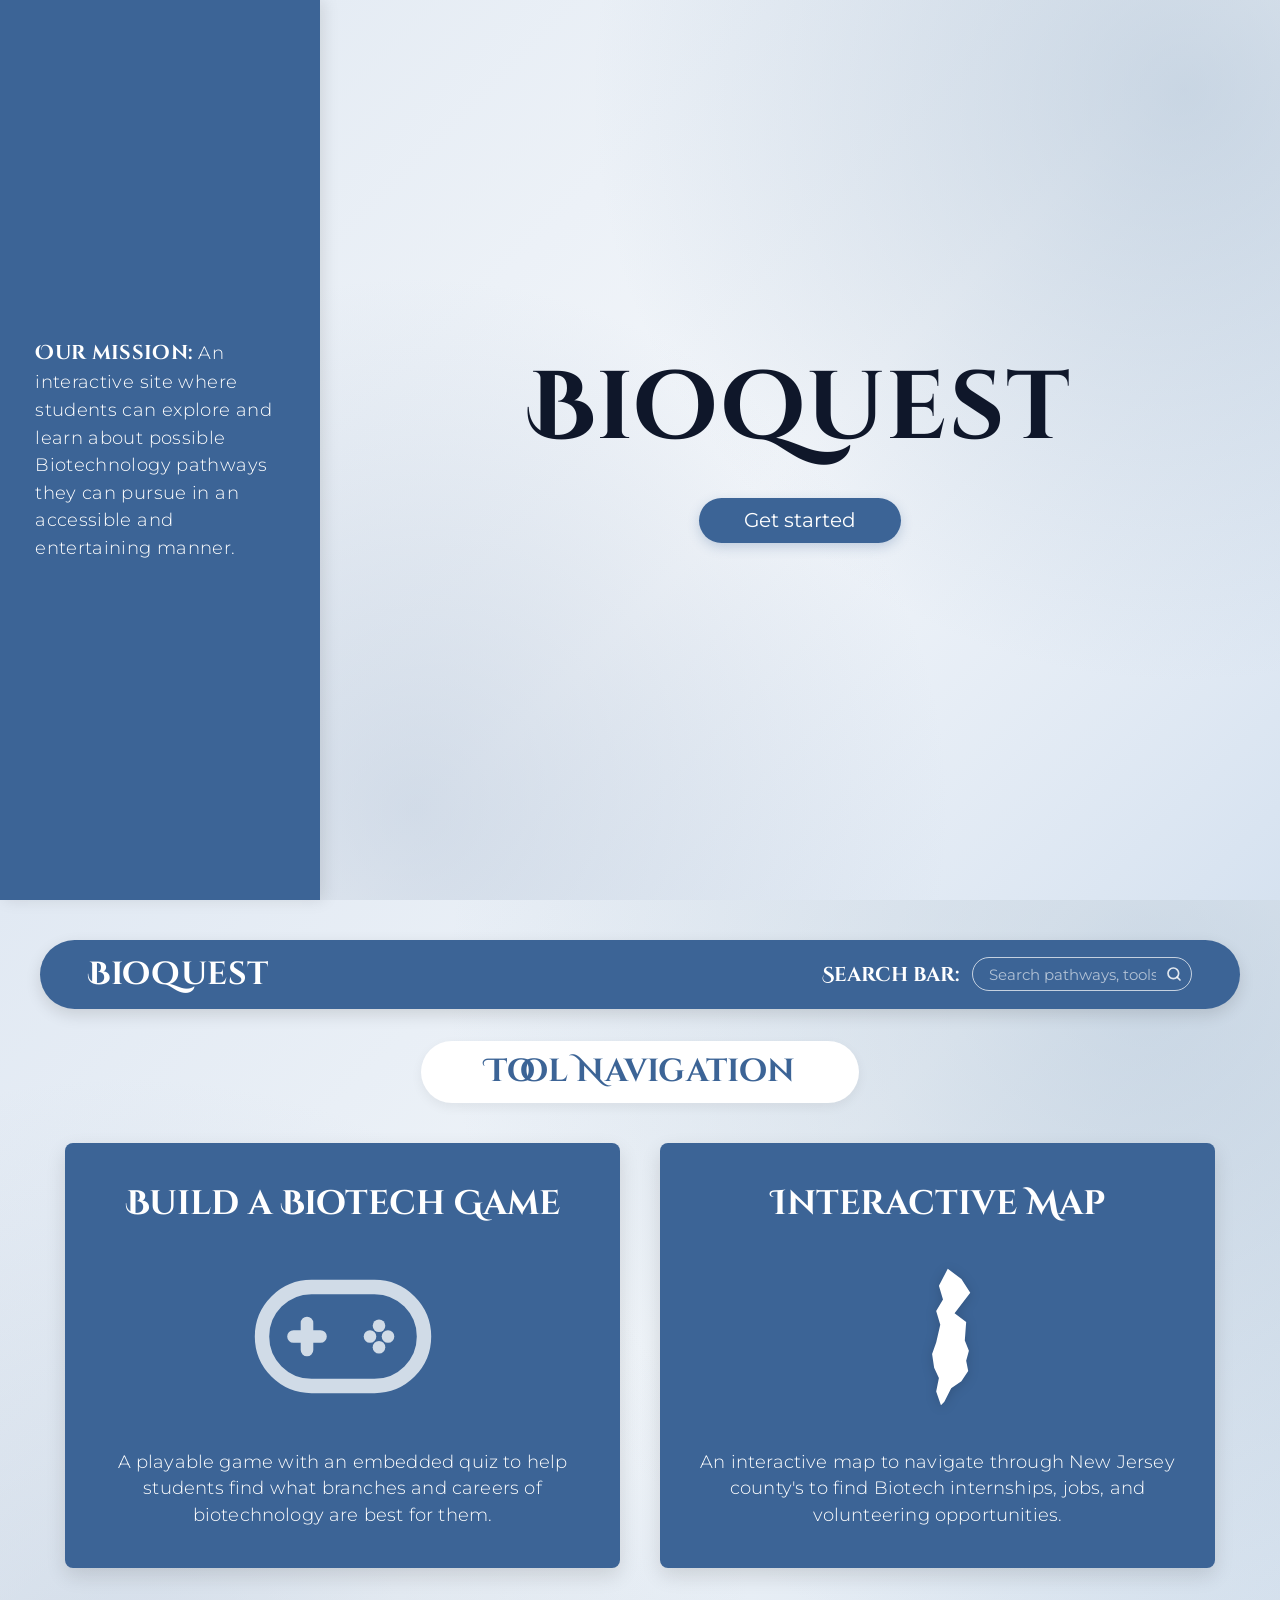
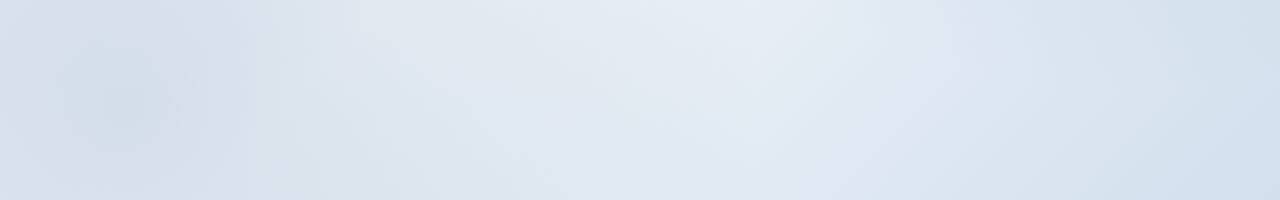
==== homescreen/index.html @ 1aa38c6a "Add files via upload" ====
<!DOCTYPE html>
<html lang="en">
<head>
  <meta charset="UTF-8" />
  <meta name="viewport" content="width=device-width, initial-scale=1.0" />
  <title>Bioquest - Interactive Biotechnology Career Pathways</title>
  
  <!-- External Google Fonts -->
  <link rel="preconnect" href="https://fonts.googleapis.com">
  <link rel="preconnect" href="https://fonts.gstatic.com" crossorigin>
  <link href="https://fonts.googleapis.com/css2?family=Cinzel+Decorative:wght@400;700;900&family=Legend&family=Montserrat:ital,wght@0,300;0,400;0,500;0,600;1,300;1,400&display=swap" rel="stylesheet">
  
  <!-- Link to External CSS File -->
  <link rel="stylesheet" href="styles.css" />
</head>
<body>

  <!-- ==================== SECTION 1: SPLASH SCREEN ==================== -->
  <section id="splash-screen" class="splash-container">

    <!-- Left Sidebar with Mission Statement -->
    <aside class="sidebar">
      <p class="mission-text">
        <span class="mission-label">Our mission:</span>An interactive site where students can explore and learn about possible Biotechnology pathways they can pursue in an accessible and entertaining manner.
      </p>
    </aside>

    <!-- Right Main Content Area with Bioquest Title & Smooth Scroll Button -->
    <main class="main-content">
      <div class="content-wrapper">
        <!-- Main Website Title -->
        <h1 class="main-title">Bioquest</h1>

        <!-- Smooth Scroll Button linking to Home Screen -->
        <a href="#home-screen" class="btn-get-started" role="button">
          Get started
        </a>
      </div>
    </main>

  </section>


  <!-- ==================== SECTION 2: HOME SCREEN ==================== -->
  <section id="home-screen" class="home-container">
    
    <!-- Top Blue Header Capsule Navigation Bar -->
    <header class="home-header">
      <div class="header-brand">Bioquest</div>
      <div class="header-search-container">
        <span class="search-label">Search bar:</span>
        <div class="search-input-wrapper">
          <input type="text" class="search-input" placeholder="Search pathways, tools..." aria-label="Search bar" />
          <svg class="search-icon" viewBox="0 0 24 24" fill="none" stroke="currentColor" stroke-width="2.5" stroke-linecap="round" stroke-linejoin="round">
            <circle cx="11" cy="11" r="8"></circle>
            <line x1="21" y1="21" x2="16.65" y2="16.65"></line>
          </svg>
        </div>
      </div>
    </header>

    <!-- Tool Navigation Pill Banner -->
    <div class="tool-nav-banner">
      <h2>Tool Navigation</h2>
    </div>

    <!-- Feature Cards Grid (Build a Biotech Game & Interactive Map) -->
    <main class="cards-grid">

      <!-- Card 1: Build a Biotech Game -->
      <article class="feature-card">
        <h3 class="card-title">Build a Biotech Game</h3>
        
        <!-- Game Controller SVG Icon -->
        <div class="card-icon-wrapper">
          <svg class="game-icon" viewBox="0 0 200 130" fill="none" xmlns="http://www.w3.org/2000/svg">
            <!-- Outer stadium controller body -->
            <rect x="10" y="10" width="180" height="110" rx="55" stroke="#d0dbe7" stroke-width="16" fill="transparent"/>
            <!-- D-Pad (Left side) -->
            <path d="M 45 65 H 75 M 60 50 V 80" stroke="#d0dbe7" stroke-width="14" stroke-linecap="round"/>
            <!-- Action Buttons (Right side) -->
            <circle cx="130" cy="65" r="7" fill="#d0dbe7"/>
            <circle cx="150" cy="65" r="7" fill="#d0dbe7"/>
            <circle cx="140" cy="53" r="7" fill="#d0dbe7"/>
            <circle cx="140" cy="77" r="7" fill="#d0dbe7"/>
          </svg>
        </div>

        <p class="card-description">
          A playable game with an embedded quiz to help students find what branches and careers of biotechnology are best for them.
        </p>
      </article>

      <!-- Card 2: Interactive Map -->
      <article class="feature-card">
        <h3 class="card-title">Interactive Map</h3>

        <!-- New Jersey State Map Vector SVG -->
        <div class="card-icon-wrapper">
          <svg class="nj-map-icon" viewBox="0 0 160 220" fill="none" xmlns="http://www.w3.org/2000/svg">
            <path d="M 95 10 L 115 25 L 128 45 L 105 75 L 122 88 L 120 115 L 126 130 L 122 145 L 125 160 L 115 175 L 100 185 L 90 205 L 85 210 L 78 190 L 82 170 L 75 155 L 72 135 L 78 118 L 84 92 L 78 72 L 88 55 L 82 35 Z" fill="#ffffff"/>
          </svg>
        </div>

        <p class="card-description">
          An interactive map to navigate through New Jersey county's to find Biotech internships, jobs, and volunteering opportunities.
        </p>
      </article>

    </main>

  </section>

</body>
</html>
---- homescreen/styles.css ----
/* ==================== GLOBAL STYLES & VARIABLES ==================== */
:root {
    --sidebar-blue: #3c6496;
    --button-hover-blue: #2a4970;
    --bg-gradient-start: #e5ecf4;
    --bg-gradient-mid: #f3f6fa;
    --bg-gradient-end: #d6e2f0;
    --text-white: #ffffff;
    --text-dark: #0f172a;
    }
    
    *   {
    box-sizing: border-box;
    margin: 0;
    padding: 0;
    }
    
    /* Enable smooth scrolling across the page */
    html {
    scroll-behavior: smooth;
    width: 100%;
    height: 100%;
    }
    
    body {
    width: 100%;
    min-height: 100%;
    font-family: 'Legend', 'Montserrat', sans-serif;
    color: var(--text-dark);
    overflow-x: hidden;
    background-color: var(--bg-gradient-start);
    }
    
    /* ==================== SECTION 1: SPLASH SCREEN ==================== */
    .splash-container {
    display: flex;
    flex-direction: column;
    width: 100vw;
    height: 100vh;
    }
    
    @media (min-width: 768px) {
    .splash-container {
    flex-direction: row;
    }
    }
    
    /* Left Sidebar */
    .sidebar {
    width: 100%;
    background-color: var(--sidebar-blue);
    color: var(--text-white);
    display: flex;
    flex-direction: column;
    justify-content: center;
    padding: 2.5rem 2rem;
    box-shadow: 4px 0 15px rgba(0, 0, 0, 0.1);
    z-index: 10;
    flex-shrink: 0;
    }
    
    @media (min-width: 768px) {
    .sidebar {
    width: 25%;
    min-width: 270px;
    max-width: 380px;
    height: 100%;
    padding: 4rem 2.2rem;
    }
    }
    
    .mission-text {
    font-family: 'Legend', 'Montserrat', sans-serif;
    font-size: 1.15rem;
    line-height: 1.5;
    letter-spacing: 0.02em;
    font-weight: 300;
    }
    
    .mission-label {
    font-family: 'Cinzel Decorative', Georgia, serif;
    font-weight: 700;
    font-size: 1.25rem;
    display: inline-block;
    margin-right: 0.35rem;
    }
    
    /* Right Main Content Area & Background Gradient */
    .main-content {
    flex: 1;
    display: flex;
    flex-direction: column;
    align-items: center;
    justify-content: center;
    position: relative;
    padding: 2rem;
    text-align: center;
    background:
    radial-gradient(circle at 10% 90%, rgba(160, 180, 205, 0.4) 0%, transparent 45%),
    radial-gradient(circle at 90% 10%, rgba(150, 175, 200, 0.45) 0%, transparent 50%),
    linear-gradient(135deg, var(--bg-gradient-start) 0%, var(--bg-gradient-mid) 50%, var(--bg-gradient-end) 100%);
    }
    
    .content-wrapper {
    display: flex;
    flex-direction: column;
    align-items: center;
    justify-content: center;
    gap: 2.2rem;
    }
    
    /* Bioquest Main Title */
    .main-title {
    font-family: 'Cinzel Decorative', Georgia, serif;
    font-weight: 700;
    font-size: 3.5rem;
    color: var(--text-dark);
    line-height: 1.1;
    letter-spacing: 0.02em;
    }
    
    @media (min-width: 640px) {
    .main-title { font-size: 4.5rem; }
    }
    
    @media (min-width: 768px) {
    .main-title { font-size: 5.5rem; }
    }
    
    @media (min-width: 1024px) {
    .main-title { font-size: 6rem; }
    }
    
    /* Get Started Button */
    .btn-get-started {
    display: inline-block;
    background-color: var(--sidebar-blue);
    color: var(--text-white);
    font-family: 'Legend', 'Montserrat', sans-serif;
    font-size: 1.25rem;
    font-weight: 400;
    padding: 0.65rem 2.8rem;
    border-radius: 9999px;
    box-shadow: 0 4px 12px rgba(60, 100, 150, 0.25);
    text-decoration: none;
    cursor: pointer;
    transition: all 0.25s ease-in-out;
    }
    
    .btn-get-started:hover {
    background-color: var(--button-hover-blue);
    transform: translateY(-2px);
    box-shadow: 0 6px 18px rgba(60, 100, 150, 0.35);
    }
    
    /* ==================== SECTION 2: HOME SCREEN ==================== */
    .home-container {
    min-height: 100vh;
    width: 100vw;
    padding: 2.5rem 2rem 4rem 2rem;
    display: flex;
    flex-direction: column;
    align-items: center;
    background:
    radial-gradient(circle at 10% 90%, rgba(160, 180, 205, 0.35) 0%, transparent 45%),
    radial-gradient(circle at 90% 10%, rgba(150, 175, 200, 0.4) 0%, transparent 50%),
    linear-gradient(135deg, #e1e9f3 0%, #f1f5f9 50%, #d2dfed 100%);
    }
    
    /* Top Blue Navigation Capsule Header */
    .home-header {
    width: 100%;
    max-width: 1200px;
    background-color: var(--sidebar-blue);
    color: var(--text-white);
    border-radius: 9999px;
    padding: 0.9rem 2.5rem;
    display: flex;
    flex-direction: column;
    align-items: center;
    justify-content: space-between;
    gap: 1rem;
    box-shadow: 0 6px 16px rgba(0, 0, 0, 0.12);
    margin-bottom: 2rem;
    }
    
    @media (min-width: 640px) {
    .home-header {
    flex-direction: row;
    padding: 0.8rem 3rem;
    }
    }
    
    .header-brand {
    font-family: 'Cinzel Decorative', Georgia, serif;
    font-weight: 700;
    font-size: 2rem;
    letter-spacing: 0.02em;
    }
    
    /* Search Bar Container inside Header */
    .header-search-container {
    display: flex;
    align-items: center;
    gap: 0.8rem;
    }
    
    .search-label {
    font-family: 'Cinzel Decorative', Georgia, serif;
    font-size: 1.25rem;
    font-weight: 700;
    white-space: nowrap;
    }
    
    .search-input-wrapper {
    position: relative;
    display: flex;
    align-items: center;
    }
    
    .search-input {
    background: transparent;
    border: 1.5px solid rgba(255, 255, 255, 0.7);
    border-radius: 9999px;
    padding: 0.4rem 2.2rem 0.4rem 1rem;
    color: var(--text-white);
    font-family: 'Legend', 'Montserrat', sans-serif;
    font-size: 0.95rem;
    outline: none;
    width: 160px;
    transition: all 0.25s ease;
    }
    
    @media (min-width: 640px) {
    .search-input { width: 220px; }
    }
    
    .search-input::placeholder {
    color: rgba(255, 255, 255, 0.6);
    }
    
    .search-input:focus {
    border-color: #ffffff;
    box-shadow: 0 0 8px rgba(255, 255, 255, 0.4);
    }
    
    .search-icon {
    position: absolute;
    right: 10px;
    width: 16px;
    height: 16px;
    color: rgba(255, 255, 255, 0.85);
    pointer-events: none;
    }
    
    /* Tool Navigation White Banner */
    .tool-nav-banner {
    background-color: var(--text-white);
    padding: 0.6rem 4rem;
    border-radius: 9999px;
    box-shadow: 0 4px 12px rgba(0, 0, 0, 0.06);
    margin-bottom: 2.5rem;
    text-align: center;
    }
    
    .tool-nav-banner h2 {
    font-family: 'Cinzel Decorative', Georgia, serif;
    font-size: 2rem;
    font-weight: 700;
    color: var(--sidebar-blue);
    letter-spacing: 0.01em;
    }
    
    /* Feature Cards Grid (Two Tiles Side-by-Side) */
    .cards-grid {
    display: grid;
    grid-template-columns: 1fr;
    gap: 2.5rem;
    width: 100%;
    max-width: 1150px;
    }
    
    @media (min-width: 820px) {
    .cards-grid {
    grid-template-columns: 1fr 1fr;
    }
    }
    
    /* Individual Feature Card */
    .feature-card {
    background-color: var(--sidebar-blue);
    color: var(--text-white);
    border-radius: 8px;
    padding: 2.5rem 2rem;
    display: flex;
    flex-direction: column;
    align-items: center;
    text-align: center;
    box-shadow: 0 8px 20px rgba(0, 0, 0, 0.12);
    transition: transform 0.25s ease, box-shadow 0.25s ease;
    }
    
    .feature-card:hover {
    transform: translateY(-4px);
    box-shadow: 0 12px 28px rgba(0, 0, 0, 0.18);
    }
    
    /* Card Title */
    .card-title {
    font-family: 'Cinzel Decorative', Georgia, serif;
    font-size: 2.1rem;
    font-weight: 700;
    margin-bottom: 2rem;
    line-height: 1.25;
    }
    
    /* Icon Container & Sizing */
    .card-icon-wrapper {
    height: 160px;
    display: flex;
    align-items: center;
    justify-content: center;
    margin-bottom: 2rem;
    }
    
    .game-icon {
    width: 180px;
    height: auto;
    }
    
    .nj-map-icon {
    height: 150px;
    width: auto;
    filter: drop-shadow(0 2px 6px rgba(0,0,0,0.15));
    }
    
    /* Card Description in Legend Font */
    .card-description {
    font-family: 'Legend', 'Montserrat', sans-serif;
    font-size: 1.1rem;
    line-height: 1.5;
    font-weight: 300;
    margin-top: auto;
    letter-spacing: 0.01em;
    }
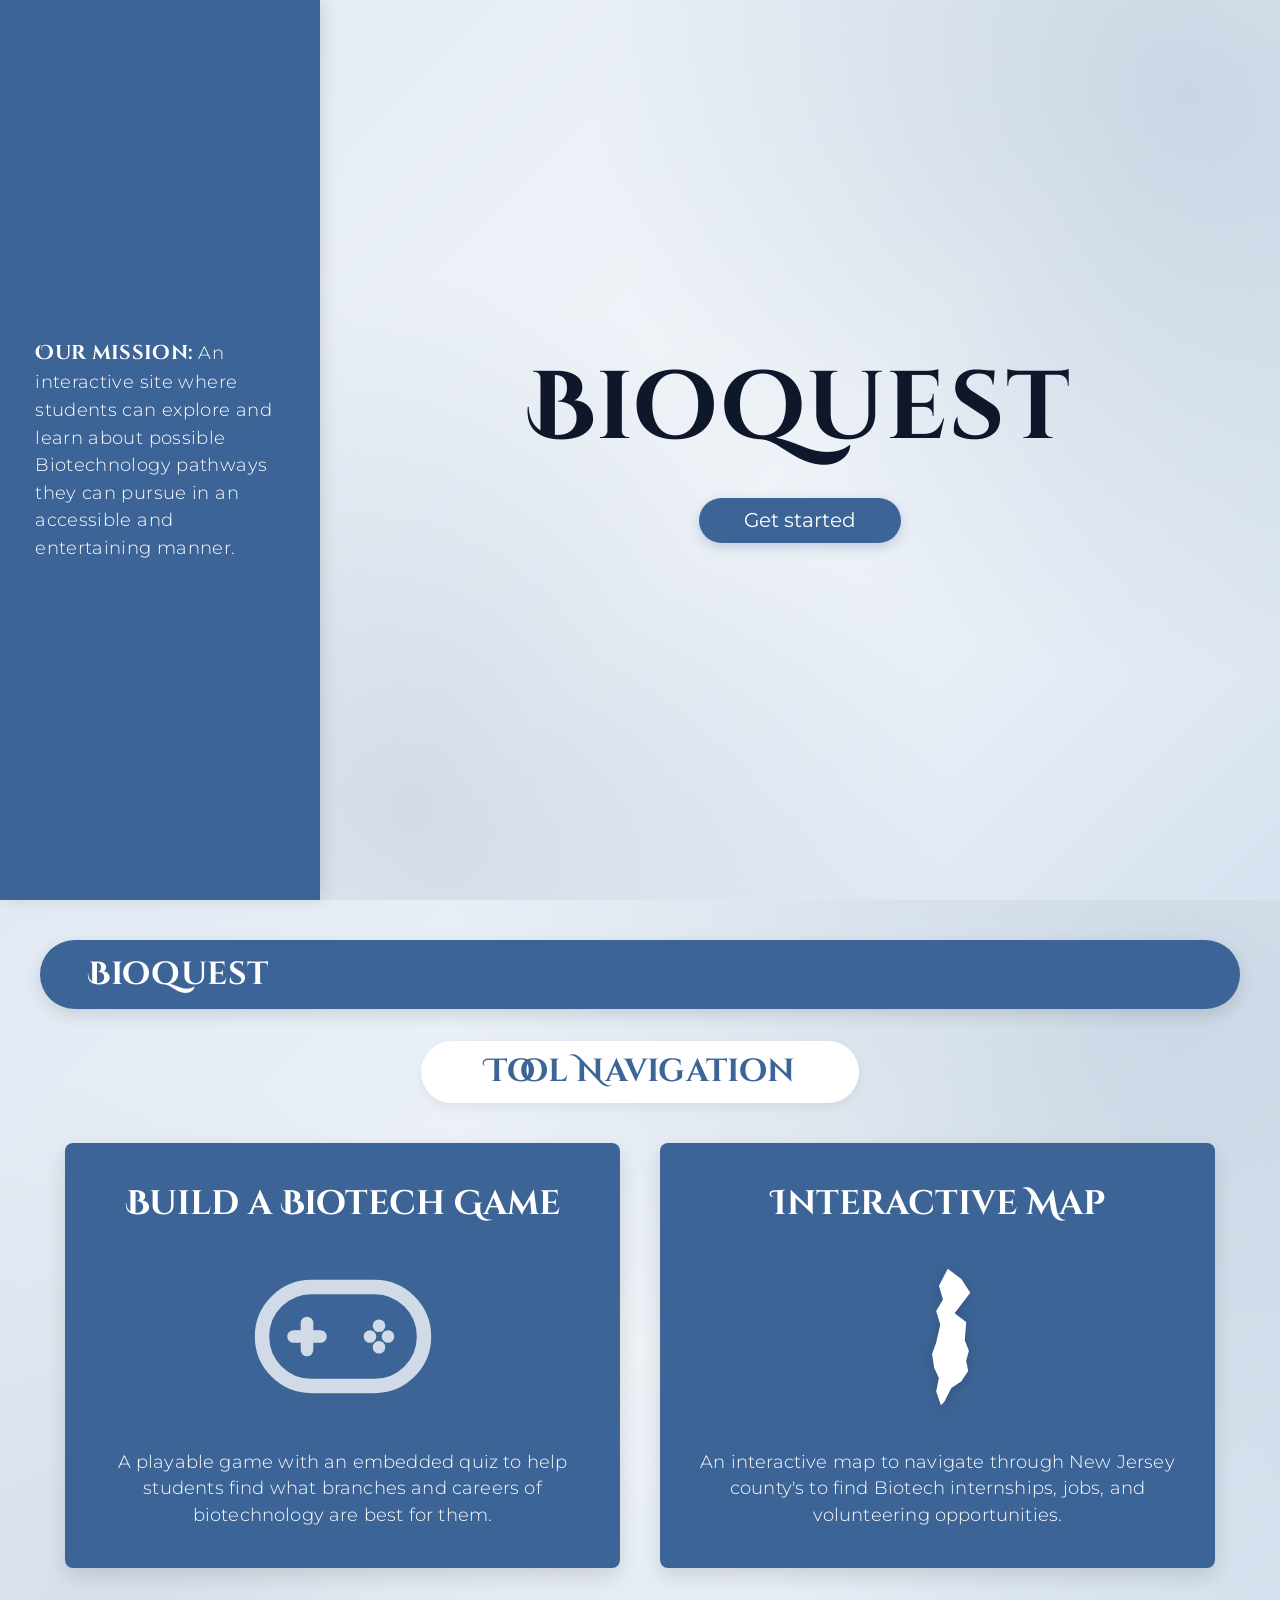
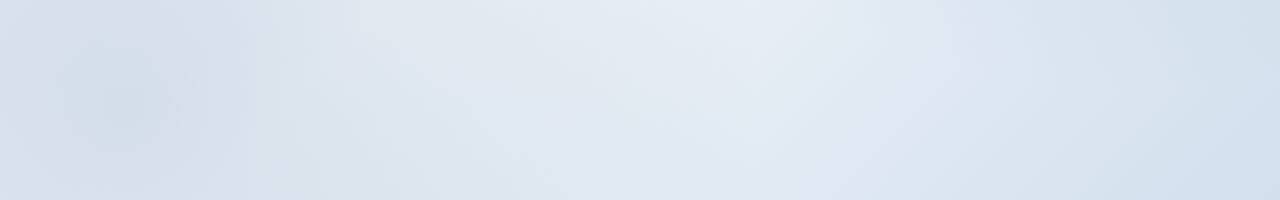
==== commit b1365ca7: "Update index.html" ====
--- a/homescreen/index.html
+++ b/homescreen/index.html
@@ -3,7 +3,7 @@
 <head>
   <meta charset="UTF-8" />
   <meta name="viewport" content="width=device-width, initial-scale=1.0" />
-  <title>Bioquest - Interactive Biotechnology Career Pathways</title>
+  <title>Bioquest</title>
   
   <!-- External Google Fonts -->
   <link rel="preconnect" href="https://fonts.googleapis.com">
@@ -47,16 +47,6 @@
     <!-- Top Blue Header Capsule Navigation Bar -->
     <header class="home-header">
       <div class="header-brand">Bioquest</div>
-      <div class="header-search-container">
-        <span class="search-label">Search bar:</span>
-        <div class="search-input-wrapper">
-          <input type="text" class="search-input" placeholder="Search pathways, tools..." aria-label="Search bar" />
-          <svg class="search-icon" viewBox="0 0 24 24" fill="none" stroke="currentColor" stroke-width="2.5" stroke-linecap="round" stroke-linejoin="round">
-            <circle cx="11" cy="11" r="8"></circle>
-            <line x1="21" y1="21" x2="16.65" y2="16.65"></line>
-          </svg>
-        </div>
-      </div>
     </header>
 
     <!-- Tool Navigation Pill Banner -->
@@ -112,4 +102,4 @@
   </section>
 
 </body>
-</html>+</html>
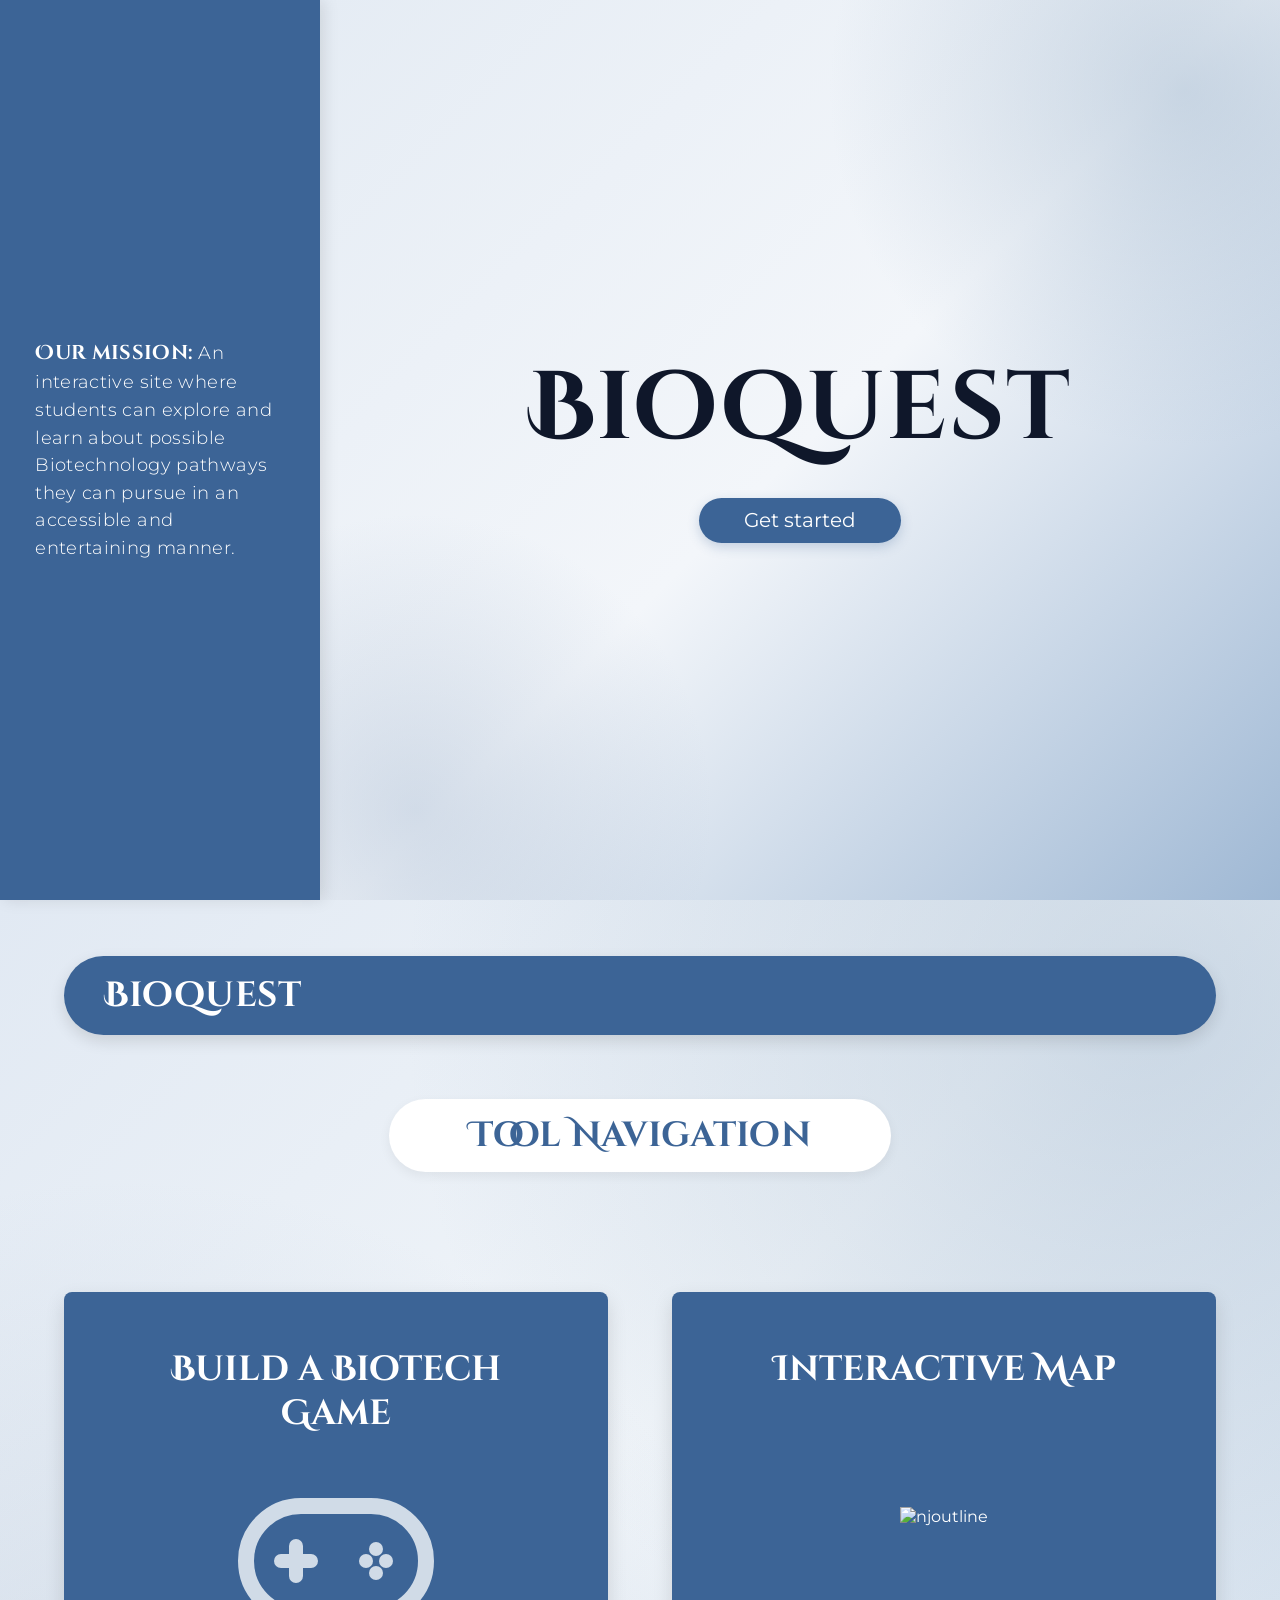
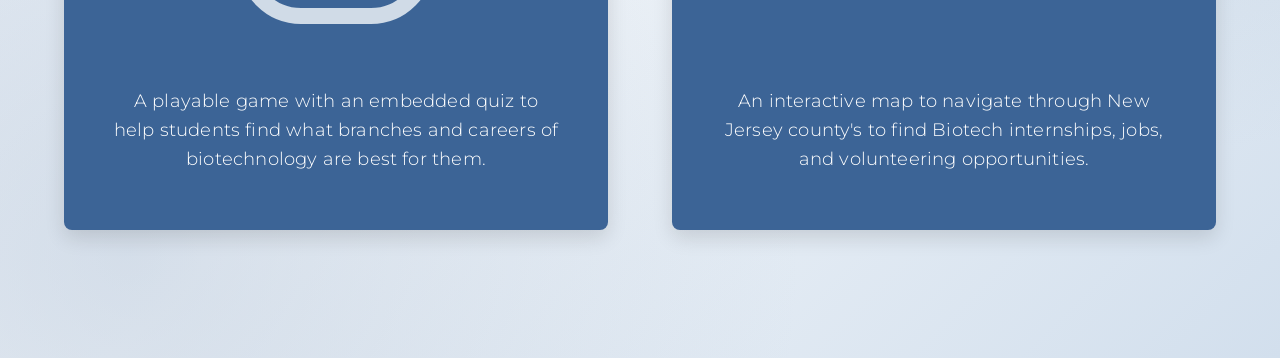
==== commit ffd86895: "Update index.html" ====
--- a/homescreen/index.html
+++ b/homescreen/index.html
@@ -87,9 +87,7 @@
 
         <!-- New Jersey State Map Vector SVG -->
         <div class="card-icon-wrapper">
-          <svg class="nj-map-icon" viewBox="0 0 160 220" fill="none" xmlns="http://www.w3.org/2000/svg">
-            <path d="M 95 10 L 115 25 L 128 45 L 105 75 L 122 88 L 120 115 L 126 130 L 122 145 L 125 160 L 115 175 L 100 185 L 90 205 L 85 210 L 78 190 L 82 170 L 75 155 L 72 135 L 78 118 L 84 92 L 78 72 L 88 55 L 82 35 Z" fill="#ffffff"/>
-          </svg>
+          <img src="njoutline.png" alt="njoutline">
         </div>
 
         <p class="card-description">
--- a/homescreen/styles.css
+++ b/homescreen/styles.css
@@ -4,49 +4,49 @@
     --button-hover-blue: #2a4970;
     --bg-gradient-start: #e5ecf4;
     --bg-gradient-mid: #f3f6fa;
-    --bg-gradient-end: #d6e2f0;
+    --bg-gradient-end: #9fb8d4;
     --text-white: #ffffff;
     --text-dark: #0f172a;
-    }
-    
-    *   {
+  }
+  
+  * {
     box-sizing: border-box;
     margin: 0;
     padding: 0;
-    }
-    
-    /* Enable smooth scrolling across the page */
-    html {
+  }
+  
+  /* Enable smooth scrolling across the page */
+  html {
     scroll-behavior: smooth;
     width: 100%;
     height: 100%;
-    }
-    
-    body {
+  }
+  
+  body {
     width: 100%;
     min-height: 100%;
     font-family: 'Legend', 'Montserrat', sans-serif;
     color: var(--text-dark);
     overflow-x: hidden;
     background-color: var(--bg-gradient-start);
-    }
-    
-    /* ==================== SECTION 1: SPLASH SCREEN ==================== */
-    .splash-container {
+  }
+  
+  /* ==================== SECTION 1: SPLASH SCREEN ==================== */
+  .splash-container {
     display: flex;
     flex-direction: column;
     width: 100vw;
     height: 100vh;
+  }
+  
+  @media (min-width: 768px) {
+    .splash-container {
+      flex-direction: row;
     }
-    
-    @media (min-width: 768px) {
-    .splash-container {
-    flex-direction: row;
-    }
-    }
-    
-    /* Left Sidebar */
-    .sidebar {
+  }
+  
+  /* Left Sidebar */
+  .sidebar {
     width: 100%;
     background-color: var(--sidebar-blue);
     color: var(--text-white);
@@ -57,36 +57,36 @@
     box-shadow: 4px 0 15px rgba(0, 0, 0, 0.1);
     z-index: 10;
     flex-shrink: 0;
+  }
+  
+  @media (min-width: 768px) {
+    .sidebar {
+      width: 25%;
+      min-width: 270px;
+      max-width: 380px;
+      height: 100%;
+      padding: 4rem 2.2rem;
     }
-    
-    @media (min-width: 768px) {
-    .sidebar {
-    width: 25%;
-    min-width: 270px;
-    max-width: 380px;
-    height: 100%;
-    padding: 4rem 2.2rem;
-    }
-    }
-    
-    .mission-text {
+  }
+  
+  .mission-text {
     font-family: 'Legend', 'Montserrat', sans-serif;
     font-size: 1.15rem;
     line-height: 1.5;
     letter-spacing: 0.02em;
     font-weight: 300;
-    }
-    
-    .mission-label {
+  }
+  
+  .mission-label {
     font-family: 'Cinzel Decorative', Georgia, serif;
     font-weight: 700;
     font-size: 1.25rem;
     display: inline-block;
     margin-right: 0.35rem;
-    }
-    
-    /* Right Main Content Area & Background Gradient */
-    .main-content {
+  }
+  
+  /* Right Main Content Area & Background Gradient */
+  .main-content {
     flex: 1;
     display: flex;
     flex-direction: column;
@@ -96,43 +96,43 @@
     padding: 2rem;
     text-align: center;
     background:
-    radial-gradient(circle at 10% 90%, rgba(160, 180, 205, 0.4) 0%, transparent 45%),
-    radial-gradient(circle at 90% 10%, rgba(150, 175, 200, 0.45) 0%, transparent 50%),
-    linear-gradient(135deg, var(--bg-gradient-start) 0%, var(--bg-gradient-mid) 50%, var(--bg-gradient-end) 100%);
-    }
-    
-    .content-wrapper {
+      radial-gradient(circle at 10% 90%, rgba(160, 180, 205, 0.4) 0%, transparent 25%),
+      radial-gradient(circle at 90% 10%, rgba(150, 175, 200, 0.45) 0%, transparent 30%),
+      linear-gradient(135deg, var(--bg-gradient-start) 0%, var(--bg-gradient-mid) 50%, var(--bg-gradient-end) 100%);
+  }
+  
+  .content-wrapper {
     display: flex;
     flex-direction: column;
     align-items: center;
     justify-content: center;
     gap: 2.2rem;
-    }
-    
-    /* Bioquest Main Title */
-    .main-title {
+  }
+  
+  /* Bioquest Main Title */
+  .main-title {
     font-family: 'Cinzel Decorative', Georgia, serif;
     font-weight: 700;
     font-size: 3.5rem;
     color: var(--text-dark);
     line-height: 1.1;
     letter-spacing: 0.02em;
-    }
-    
-    @media (min-width: 640px) {
+  }
+  
+  @media (min-width: 640px) {
     .main-title { font-size: 4.5rem; }
-    }
-    
-    @media (min-width: 768px) {
+  }
+  
+  @media (min-width: 768px) {
     .main-title { font-size: 5.5rem; }
-    }
-    
-    @media (min-width: 1024px) {
+  }
+  
+  @media (min-width: 1024px) {
     .main-title { font-size: 6rem; }
-    }
-    
-    /* Get Started Button */
-    .btn-get-started {
+  }
+  
+  /* Get Started Button */
+  .btn-get-started {
     display: inline-block;
     background-color: var(--sidebar-blue);
     color: var(--text-white);
@@ -145,201 +145,141 @@
     text-decoration: none;
     cursor: pointer;
     transition: all 0.25s ease-in-out;
-    }
-    
-    .btn-get-started:hover {
+  }
+  
+  .btn-get-started:hover {
     background-color: var(--button-hover-blue);
     transform: translateY(-2px);
     box-shadow: 0 6px 18px rgba(60, 100, 150, 0.35);
-    }
-    
-    /* ==================== SECTION 2: HOME SCREEN ==================== */
-    .home-container {
+  }
+  
+  /* ==================== SECTION 2: HOME SCREEN ==================== */
+  .home-container {
     min-height: 100vh;
     width: 100vw;
-    padding: 2.5rem 2rem 4rem 2rem;
-    display: flex;
-    flex-direction: column;
-    align-items: center;
+    padding: 3.5rem 2.5rem 6rem 2.5rem;
+    display: flex;
+    flex-direction: column;
+    align-items: center;
+    justify-content: space-between;
+    gap: 3.5rem;
     background:
-    radial-gradient(circle at 10% 90%, rgba(160, 180, 205, 0.35) 0%, transparent 45%),
-    radial-gradient(circle at 90% 10%, rgba(150, 175, 200, 0.4) 0%, transparent 50%),
-    linear-gradient(135deg, #e1e9f3 0%, #f1f5f9 50%, #d2dfed 100%);
-    }
-    
-    /* Top Blue Navigation Capsule Header */
-    .home-header {
-    width: 100%;
-    max-width: 1200px;
+      radial-gradient(circle at 10% 90%, rgba(160, 180, 205, 0.35) 0%, transparent 45%),
+      radial-gradient(circle at 90% 10%, rgba(150, 175, 200, 0.4) 0%, transparent 50%),
+      linear-gradient(135deg, #e1e9f3 0%, #f1f5f9 50%, #d2dfed 100%);
+  }
+  
+  /* Top Blue Navigation Capsule Header */
+  .home-header {
+    width: 96%;
+    max-width: 1400px;
     background-color: var(--sidebar-blue);
     color: var(--text-white);
     border-radius: 9999px;
-    padding: 0.9rem 2.5rem;
-    display: flex;
-    flex-direction: column;
-    align-items: center;
-    justify-content: space-between;
-    gap: 1rem;
+    padding: 1rem 2.5rem;
+    display: flex;
+    align-items: center;
+    justify-content: left;
     box-shadow: 0 6px 16px rgba(0, 0, 0, 0.12);
-    margin-bottom: 2rem;
-    }
-    
-    @media (min-width: 640px) {
-    .home-header {
-    flex-direction: row;
-    padding: 0.8rem 3rem;
-    }
-    }
-    
-    .header-brand {
-    font-family: 'Cinzel Decorative', Georgia, serif;
-    font-weight: 700;
-    font-size: 2rem;
+    margin-bottom: 0.5rem;
+  }
+  
+  .header-brand {
+    font-family: 'Cinzel Decorative', Georgia, serif;
+    font-weight: 700;
+    font-size: 2.2rem;
     letter-spacing: 0.02em;
-    }
-    
-    /* Search Bar Container inside Header */
-    .header-search-container {
-    display: flex;
-    align-items: center;
-    gap: 0.8rem;
-    }
-    
-    .search-label {
-    font-family: 'Cinzel Decorative', Georgia, serif;
-    font-size: 1.25rem;
-    font-weight: 700;
-    white-space: nowrap;
-    }
-    
-    .search-input-wrapper {
-    position: relative;
-    display: flex;
-    align-items: center;
-    }
-    
-    .search-input {
-    background: transparent;
-    border: 1.5px solid rgba(255, 255, 255, 0.7);
-    border-radius: 9999px;
-    padding: 0.4rem 2.2rem 0.4rem 1rem;
-    color: var(--text-white);
-    font-family: 'Legend', 'Montserrat', sans-serif;
-    font-size: 0.95rem;
-    outline: none;
-    width: 160px;
-    transition: all 0.25s ease;
-    }
-    
-    @media (min-width: 640px) {
-    .search-input { width: 220px; }
-    }
-    
-    .search-input::placeholder {
-    color: rgba(255, 255, 255, 0.6);
-    }
-    
-    .search-input:focus {
-    border-color: #ffffff;
-    box-shadow: 0 0 8px rgba(255, 255, 255, 0.4);
-    }
-    
-    .search-icon {
-    position: absolute;
-    right: 10px;
-    width: 16px;
-    height: 16px;
-    color: rgba(255, 255, 255, 0.85);
-    pointer-events: none;
-    }
-    
-    /* Tool Navigation White Banner */
-    .tool-nav-banner {
+  }
+  
+  /* Tool Navigation White Banner */
+  .tool-nav-banner {
     background-color: var(--text-white);
-    padding: 0.6rem 4rem;
+    padding: 0.8rem 5rem;
     border-radius: 9999px;
     box-shadow: 0 4px 12px rgba(0, 0, 0, 0.06);
-    margin-bottom: 2.5rem;
+    margin-bottom: 2rem;
     text-align: center;
-    }
-    
-    .tool-nav-banner h2 {
-    font-family: 'Cinzel Decorative', Georgia, serif;
-    font-size: 2rem;
+  }
+  
+  .tool-nav-banner h2 {
+    font-family: 'Cinzel Decorative', Georgia, serif;
+    font-size: 2.2rem;
     font-weight: 700;
     color: var(--sidebar-blue);
     letter-spacing: 0.01em;
-    }
-    
-    /* Feature Cards Grid (Two Tiles Side-by-Side) */
-    .cards-grid {
+  }
+  
+  /* Feature Cards Grid (Spread down and across screen) */
+  .cards-grid {
     display: grid;
     grid-template-columns: 1fr;
-    gap: 2.5rem;
-    width: 100%;
-    max-width: 1150px;
+    gap: 4rem;
+    width: 96%;
+    max-width: 1350px;
+    margin-top: 2rem;
+    margin-bottom: 2rem;
+  }
+  
+  @media (min-width: 820px) {
+    .cards-grid {
+      grid-template-columns: 1fr 1fr;
     }
-    
-    @media (min-width: 820px) {
-    .cards-grid {
-    grid-template-columns: 1fr 1fr;
-    }
-    }
-    
-    /* Individual Feature Card */
-    .feature-card {
+  }
+  
+  /* Individual Feature Card */
+  .feature-card {
     background-color: var(--sidebar-blue);
     color: var(--text-white);
     border-radius: 8px;
-    padding: 2.5rem 2rem;
+    padding: 3.5rem 3rem;
     display: flex;
     flex-direction: column;
     align-items: center;
     text-align: center;
     box-shadow: 0 8px 20px rgba(0, 0, 0, 0.12);
     transition: transform 0.25s ease, box-shadow 0.25s ease;
-    }
-    
-    .feature-card:hover {
+  }
+  
+  .feature-card:hover {
     transform: translateY(-4px);
     box-shadow: 0 12px 28px rgba(0, 0, 0, 0.18);
-    }
-    
-    /* Card Title */
-    .card-title {
-    font-family: 'Cinzel Decorative', Georgia, serif;
-    font-size: 2.1rem;
-    font-weight: 700;
-    margin-bottom: 2rem;
+  }
+  
+  /* Card Title */
+  .card-title {
+    font-family: 'Cinzel Decorative', Georgia, serif;
+    font-size: 2.2rem;
+    font-weight: 700;
+    margin-bottom: 2.5rem;
     line-height: 1.25;
-    }
-    
-    /* Icon Container & Sizing */
-    .card-icon-wrapper {
+  }
+  
+  /* Icon Container & Sizing */
+  .card-icon-wrapper {
+    height: 170px;
+    display: flex;
+    align-items: center;
+    justify-content: center;
+    margin-bottom: 2.5rem;
+  }
+  
+  .game-icon {
+    width: 200px;
+    height: auto;
+  }
+  
+  .nj-map-icon {
     height: 160px;
-    display: flex;
-    align-items: center;
-    justify-content: center;
-    margin-bottom: 2rem;
-    }
-    
-    .game-icon {
-    width: 180px;
-    height: auto;
-    }
-    
-    .nj-map-icon {
-    height: 150px;
     width: auto;
     filter: drop-shadow(0 2px 6px rgba(0,0,0,0.15));
-    }
-    
-    /* Card Description in Legend Font */
-    .card-description {
-    font-family: 'Legend', 'Montserrat', sans-serif;
-    font-size: 1.1rem;
-    line-height: 1.5;
+  }
+  
+  /* Card Description in Legend Font */
+  .card-description {
+    font-family: 'Legend', 'Montserrat', sans-serif;
+    font-size: 1.15rem;
+    line-height: 1.6;
     font-weight: 300;
     margin-top: auto;
     letter-spacing: 0.01em;
-    }+  }
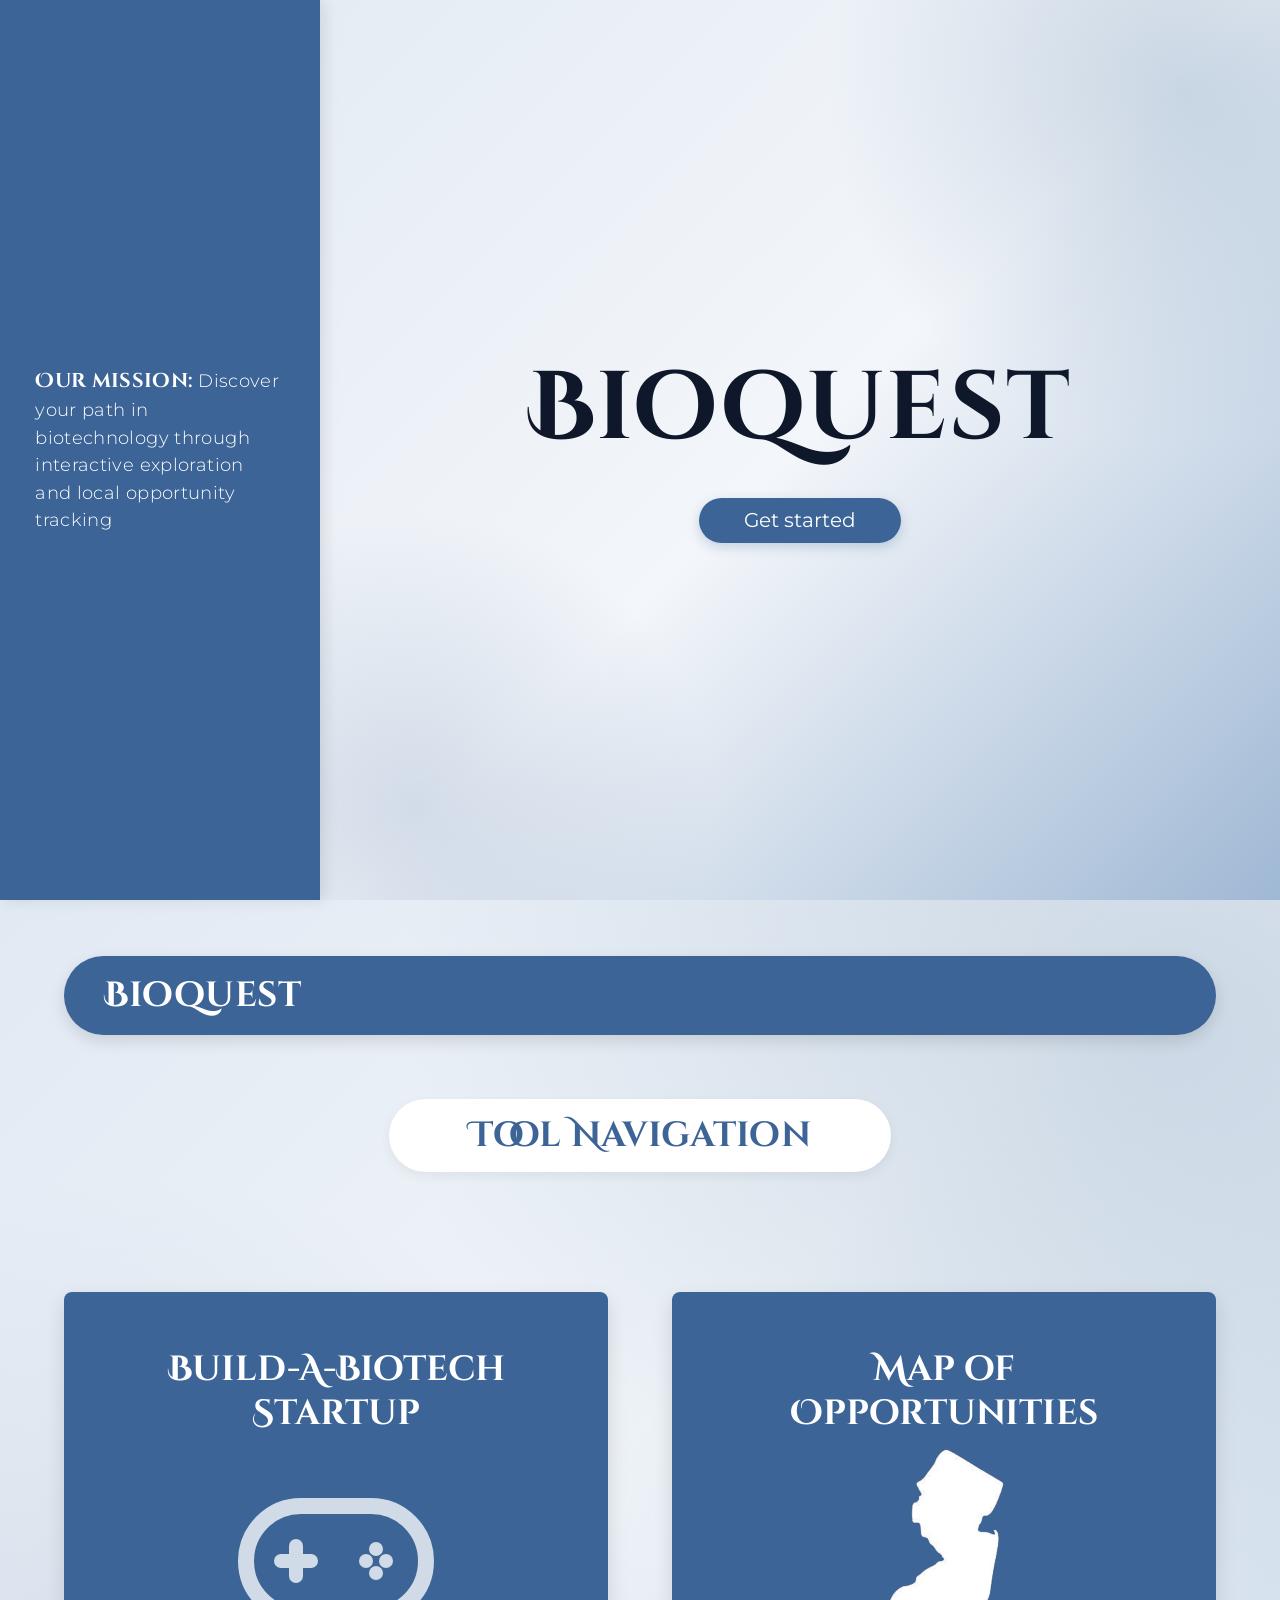
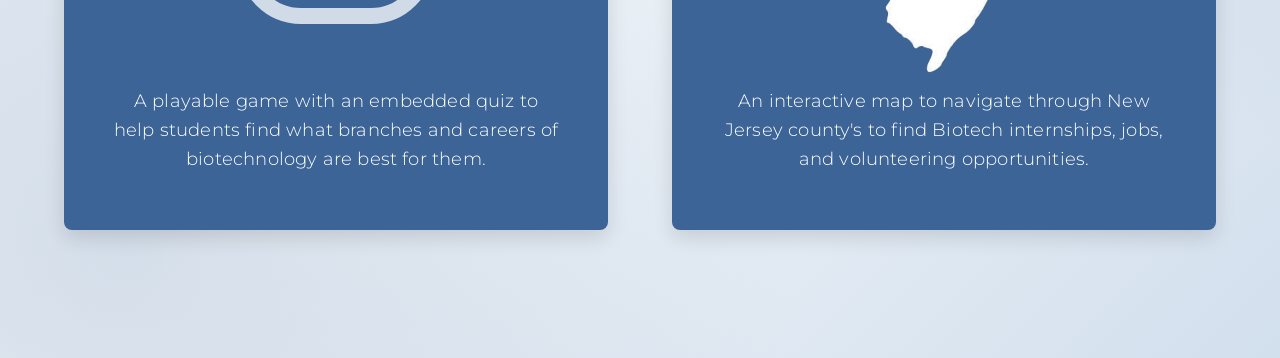
==== commit e08f7ccd: "Update index.html" ====
--- a/homescreen/index.html
+++ b/homescreen/index.html
@@ -21,7 +21,7 @@
     <!-- Left Sidebar with Mission Statement -->
     <aside class="sidebar">
       <p class="mission-text">
-        <span class="mission-label">Our mission:</span>An interactive site where students can explore and learn about possible Biotechnology pathways they can pursue in an accessible and entertaining manner.
+        <span class="mission-label">Our mission:</span>Discover your path in biotechnology through interactive exploration and local opportunity tracking
       </p>
     </aside>
 
@@ -59,7 +59,7 @@
 
       <!-- Card 1: Build a Biotech Game -->
       <article class="feature-card">
-        <h3 class="card-title">Build a Biotech Game</h3>
+        <h3 class="card-title">Build-A-Biotech Startup</h3>
         
         <!-- Game Controller SVG Icon -->
         <div class="card-icon-wrapper">
@@ -83,7 +83,7 @@
 
       <!-- Card 2: Interactive Map -->
       <article class="feature-card">
-        <h3 class="card-title">Interactive Map</h3>
+        <h3 class="card-title">Map of Opportunities</h3>
 
         <!-- New Jersey State Map Vector SVG -->
         <div class="card-icon-wrapper">
